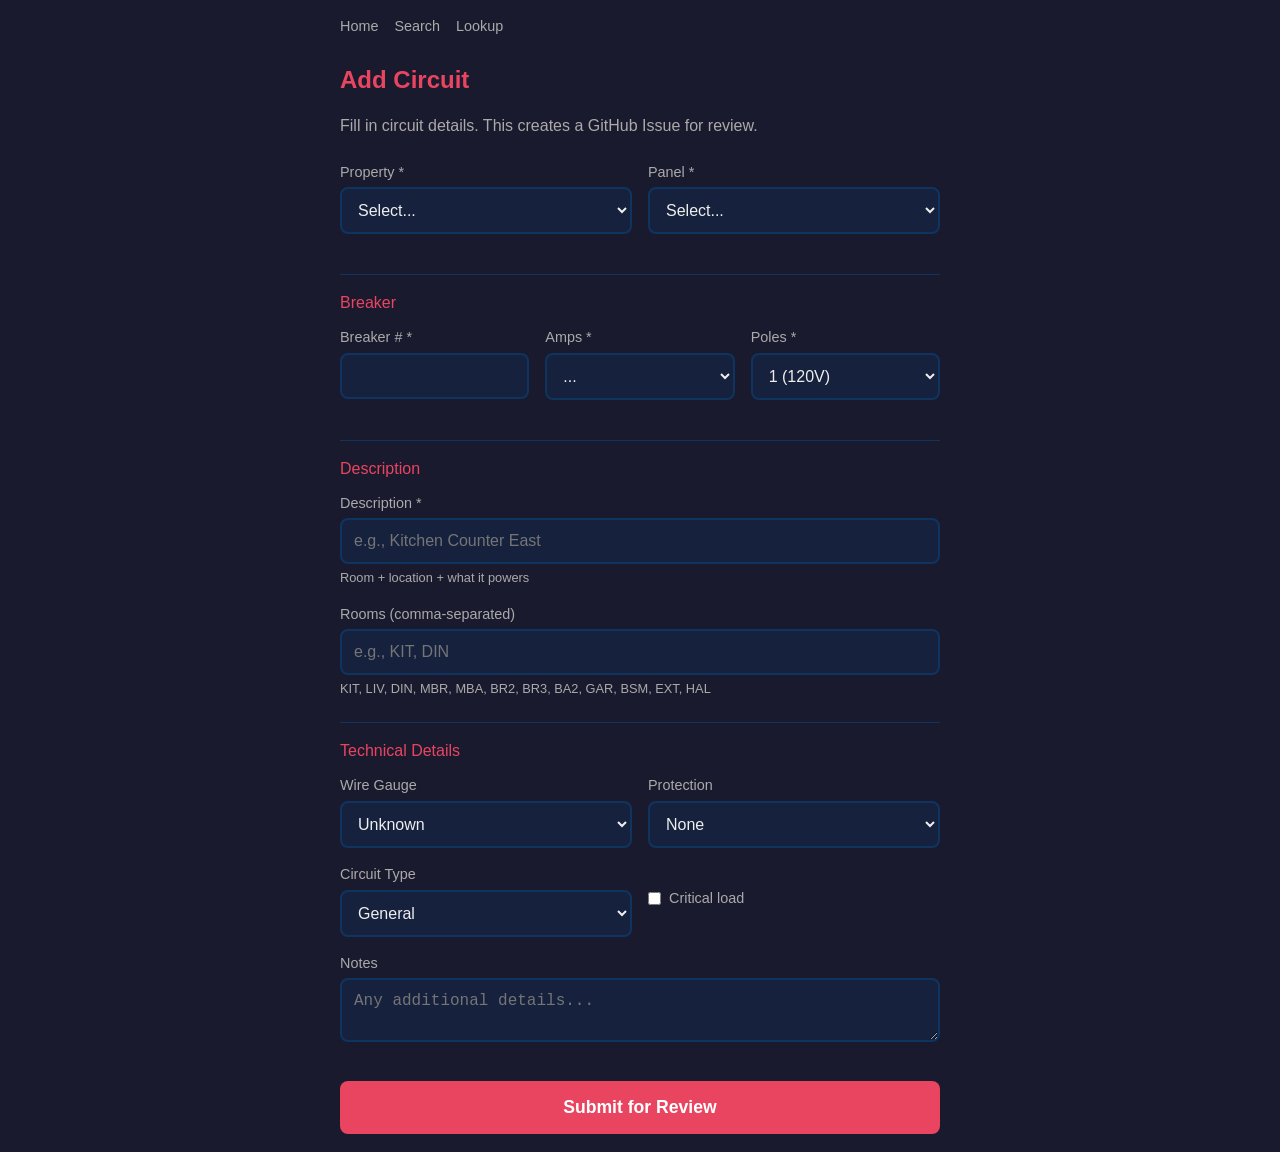
==== app/add.html @ a5eca499 "Add mobile data entry form and auto-processing workflow - app/add.html: Mobile-friendly circuit data" ====
<!DOCTYPE html>
<html lang="en">
<head>
  <meta charset="UTF-8">
  <meta name="viewport" content="width=device-width, initial-scale=1.0">
  <title>Add Circuit</title>
  <link rel="stylesheet" href="style.css">
  <style>
    .form-group {
      margin-bottom: 1rem;
    }

    label {
      display: block;
      margin-bottom: 0.25rem;
      font-size: 0.9rem;
      color: var(--text-muted);
    }

    input, select, textarea {
      width: 100%;
      padding: 0.75rem;
      font-size: 1rem;
      border: 2px solid var(--secondary);
      border-radius: 8px;
      background: var(--surface);
      color: var(--text);
    }

    input:focus, select:focus, textarea:focus {
      outline: none;
      border-color: var(--primary);
    }

    .row {
      display: grid;
      grid-template-columns: 1fr 1fr;
      gap: 1rem;
    }

    .row-3 {
      grid-template-columns: 1fr 1fr 1fr;
    }

    button {
      width: 100%;
      padding: 1rem;
      font-size: 1.1rem;
      font-weight: 600;
      background: var(--primary);
      color: white;
      border: none;
      border-radius: 8px;
      cursor: pointer;
      margin-top: 1rem;
    }

    button:hover {
      opacity: 0.9;
    }

    .helper {
      font-size: 0.8rem;
      color: var(--text-muted);
      margin-top: 0.25rem;
    }

    .preview {
      background: var(--surface);
      border-radius: 8px;
      padding: 1rem;
      margin-top: 1.5rem;
      font-family: 'SF Mono', Menlo, monospace;
      font-size: 0.85rem;
      white-space: pre-wrap;
      display: none;
    }

    .preview.show {
      display: block;
    }

    .checkbox-group {
      display: flex;
      align-items: center;
      gap: 0.5rem;
    }

    .checkbox-group input {
      width: auto;
    }

    .section-title {
      font-size: 1rem;
      color: var(--primary);
      margin: 1.5rem 0 0.75rem;
      padding-top: 1rem;
      border-top: 1px solid var(--secondary);
    }
  </style>
</head>
<body>
  <div class="container">
    <nav>
      <a href="index.html">Home</a>
      <a href="search.html">Search</a>
      <a href="lookup.html">Lookup</a>
    </nav>

    <h1>Add Circuit</h1>
    <p style="color: var(--text-muted); margin-bottom: 1.5rem;">
      Fill in circuit details. This creates a GitHub Issue for review.
    </p>

    <form id="circuit-form">
      <!-- Property & Panel -->
      <div class="row">
        <div class="form-group">
          <label for="property">Property *</label>
          <select id="property" required>
            <option value="">Select...</option>
            <option value="28">28</option>
            <option value="14">14</option>
            <option value="17">17</option>
          </select>
        </div>

        <div class="form-group">
          <label for="panel">Panel *</label>
          <select id="panel" required>
            <option value="">Select...</option>
            <option value="M">M - Main</option>
            <option value="S1">S1 - Sub-panel 1</option>
            <option value="S2">S2 - Sub-panel 2</option>
            <option value="G">G - Garage</option>
            <option value="E">E - Emergency</option>
          </select>
        </div>
      </div>

      <!-- Breaker Info -->
      <div class="section-title">Breaker</div>

      <div class="row row-3">
        <div class="form-group">
          <label for="breaker">Breaker # *</label>
          <input type="number" id="breaker" min="1" max="42" required>
        </div>

        <div class="form-group">
          <label for="amps">Amps *</label>
          <select id="amps" required>
            <option value="">...</option>
            <option value="15">15A</option>
            <option value="20">20A</option>
            <option value="30">30A</option>
            <option value="40">40A</option>
            <option value="50">50A</option>
            <option value="60">60A</option>
          </select>
        </div>

        <div class="form-group">
          <label for="poles">Poles *</label>
          <select id="poles" required>
            <option value="1">1 (120V)</option>
            <option value="2">2 (240V)</option>
          </select>
        </div>
      </div>

      <!-- Description -->
      <div class="section-title">Description</div>

      <div class="form-group">
        <label for="description">Description *</label>
        <input type="text" id="description" placeholder="e.g., Kitchen Counter East" required>
        <div class="helper">Room + location + what it powers</div>
      </div>

      <div class="form-group">
        <label for="rooms">Rooms (comma-separated)</label>
        <input type="text" id="rooms" placeholder="e.g., KIT, DIN">
        <div class="helper">KIT, LIV, DIN, MBR, MBA, BR2, BR3, BA2, GAR, BSM, EXT, HAL</div>
      </div>

      <!-- Technical -->
      <div class="section-title">Technical Details</div>

      <div class="row">
        <div class="form-group">
          <label for="wire">Wire Gauge</label>
          <select id="wire">
            <option value="">Unknown</option>
            <option value="14/2">14/2</option>
            <option value="12/2">12/2</option>
            <option value="12/3">12/3</option>
            <option value="10/2">10/2</option>
            <option value="10/3">10/3</option>
            <option value="8/3">8/3</option>
            <option value="6/3">6/3</option>
          </select>
        </div>

        <div class="form-group">
          <label for="protection">Protection</label>
          <select id="protection">
            <option value="None">None</option>
            <option value="GFCI-Breaker">GFCI Breaker</option>
            <option value="GFCI-Outlet">GFCI Outlet</option>
            <option value="AFCI">AFCI</option>
            <option value="Dual">Dual AFCI/GFCI</option>
          </select>
        </div>
      </div>

      <div class="row">
        <div class="form-group">
          <label for="type">Circuit Type</label>
          <select id="type">
            <option value="General">General</option>
            <option value="Dedicated">Dedicated</option>
            <option value="MWBC">MWBC</option>
            <option value="Spare">Spare</option>
          </select>
        </div>

        <div class="form-group" style="padding-top: 1.5rem;">
          <div class="checkbox-group">
            <input type="checkbox" id="critical">
            <label for="critical" style="margin: 0;">Critical load</label>
          </div>
        </div>
      </div>

      <!-- Notes -->
      <div class="form-group">
        <label for="notes">Notes</label>
        <textarea id="notes" rows="2" placeholder="Any additional details..."></textarea>
      </div>

      <button type="submit">Submit for Review</button>
    </form>

    <div class="preview" id="preview"></div>
  </div>

  <script>
    const REPO_OWNER = 'g-shudy';
    const REPO_NAME = 'electrical-docs';

    function getFormData() {
      const property = document.getElementById('property').value;
      const panel = document.getElementById('panel').value;
      const breaker = document.getElementById('breaker').value;

      return {
        id: `${property}-${panel}-${breaker}`,
        property,
        panel,
        breaker: parseInt(breaker),
        amps: parseInt(document.getElementById('amps').value),
        poles: parseInt(document.getElementById('poles').value),
        description: document.getElementById('description').value.trim(),
        rooms: document.getElementById('rooms').value.split(',').map(r => r.trim().toUpperCase()).filter(r => r),
        wire: document.getElementById('wire').value || null,
        protection: document.getElementById('protection').value,
        type: document.getElementById('type').value,
        critical: document.getElementById('critical').checked,
        notes: document.getElementById('notes').value.trim() || null
      };
    }

    function generateIssueBody(data) {
      return `## Circuit Data

\`\`\`json
${JSON.stringify(data, null, 2)}
\`\`\`

---
**Submitted via mobile form**
`;
    }

    document.getElementById('circuit-form').addEventListener('submit', (e) => {
      e.preventDefault();

      const data = getFormData();
      const title = `Circuit: ${data.id} - ${data.description}`;
      const body = generateIssueBody(data);

      // Create GitHub issue URL with pre-filled data
      const issueUrl = new URL(`https://github.com/${REPO_OWNER}/${REPO_NAME}/issues/new`);
      issueUrl.searchParams.set('title', title);
      issueUrl.searchParams.set('body', body);
      issueUrl.searchParams.set('labels', 'circuit-data');

      // Show preview
      const preview = document.getElementById('preview');
      preview.textContent = `Opening GitHub to create issue...\n\nCircuit ID: ${data.id}\n\nIf the page doesn't open, copy this URL:\n${issueUrl.toString().substring(0, 100)}...`;
      preview.classList.add('show');

      // Open GitHub issue page
      window.open(issueUrl.toString(), '_blank');
    });

    // Auto-generate circuit ID preview
    ['property', 'panel', 'breaker'].forEach(id => {
      document.getElementById(id).addEventListener('change', () => {
        const p = document.getElementById('property').value;
        const pnl = document.getElementById('panel').value;
        const b = document.getElementById('breaker').value;
        if (p && pnl && b) {
          document.querySelector('h1').textContent = `Add Circuit: ${p}-${pnl}-${b}`;
        }
      });
    });
  </script>
</body>
</html>
---- app/style.css ----
/* Mobile-first electrical documentation app */

:root {
  --bg: #1a1a2e;
  --surface: #16213e;
  --primary: #e94560;
  --secondary: #0f3460;
  --text: #eee;
  --text-muted: #aaa;
  --success: #4ade80;
  --warning: #fbbf24;
  --danger: #ef4444;
}

* {
  box-sizing: border-box;
  margin: 0;
  padding: 0;
}

body {
  font-family: -apple-system, BlinkMacSystemFont, 'Segoe UI', Roboto, sans-serif;
  background: var(--bg);
  color: var(--text);
  line-height: 1.5;
  min-height: 100vh;
  padding: 1rem;
}

.container {
  max-width: 600px;
  margin: 0 auto;
}

h1 {
  font-size: 1.5rem;
  margin-bottom: 1rem;
  color: var(--primary);
}

h2 {
  font-size: 1.2rem;
  margin: 1.5rem 0 0.75rem;
  color: var(--text);
}

/* Circuit Card */
.circuit-card {
  background: var(--surface);
  border-radius: 12px;
  padding: 1.25rem;
  margin-bottom: 1rem;
  border-left: 4px solid var(--primary);
}

.circuit-card.critical {
  border-left-color: var(--danger);
}

.circuit-card.gfci {
  border-left-color: var(--success);
}

.circuit-id {
  font-size: 1.5rem;
  font-weight: 700;
  font-family: 'SF Mono', Menlo, monospace;
  color: var(--primary);
  margin-bottom: 0.5rem;
}

.circuit-description {
  font-size: 1.1rem;
  margin-bottom: 0.75rem;
}

.circuit-meta {
  display: flex;
  flex-wrap: wrap;
  gap: 0.5rem;
  margin-bottom: 0.75rem;
}

.tag {
  display: inline-block;
  padding: 0.25rem 0.5rem;
  border-radius: 4px;
  font-size: 0.8rem;
  font-weight: 500;
  background: var(--secondary);
}

.tag.amps { background: #1e40af; }
.tag.wire { background: #065f46; }
.tag.protection { background: #7c2d12; }
.tag.critical { background: var(--danger); }
.tag.room { background: #4a044e; }

.circuit-notes {
  font-size: 0.9rem;
  color: var(--text-muted);
  font-style: italic;
  margin-top: 0.5rem;
  padding-top: 0.5rem;
  border-top: 1px solid var(--secondary);
}

/* Panel info */
.panel-info {
  background: var(--secondary);
  border-radius: 8px;
  padding: 0.75rem 1rem;
  margin-bottom: 1rem;
  font-size: 0.9rem;
}

.panel-info strong {
  color: var(--primary);
}

/* Property selector */
.property-grid {
  display: grid;
  grid-template-columns: repeat(auto-fit, minmax(150px, 1fr));
  gap: 1rem;
  margin-top: 1rem;
}

.property-card {
  background: var(--surface);
  border-radius: 12px;
  padding: 1.5rem;
  text-align: center;
  text-decoration: none;
  color: var(--text);
  transition: transform 0.2s, box-shadow 0.2s;
}

.property-card:hover {
  transform: translateY(-2px);
  box-shadow: 0 4px 12px rgba(233, 69, 96, 0.3);
}

.property-code {
  font-size: 2.5rem;
  font-weight: 700;
  color: var(--primary);
  font-family: 'SF Mono', Menlo, monospace;
}

.property-status {
  font-size: 0.85rem;
  color: var(--text-muted);
  margin-top: 0.5rem;
}

/* Search */
.search-box {
  width: 100%;
  padding: 0.75rem 1rem;
  font-size: 1rem;
  border: 2px solid var(--secondary);
  border-radius: 8px;
  background: var(--surface);
  color: var(--text);
  margin-bottom: 1rem;
}

.search-box:focus {
  outline: none;
  border-color: var(--primary);
}

/* Panel schedule table */
.panel-schedule {
  width: 100%;
  border-collapse: collapse;
  font-size: 0.85rem;
  margin-top: 1rem;
}

.panel-schedule th,
.panel-schedule td {
  padding: 0.5rem;
  text-align: left;
  border-bottom: 1px solid var(--secondary);
}

.panel-schedule th {
  background: var(--secondary);
  font-weight: 600;
}

.panel-schedule tr:hover {
  background: var(--secondary);
}

.panel-schedule .breaker-num {
  font-family: 'SF Mono', Menlo, monospace;
  font-weight: 600;
  color: var(--primary);
}

/* Navigation */
nav {
  display: flex;
  gap: 1rem;
  margin-bottom: 1.5rem;
  flex-wrap: wrap;
}

nav a {
  color: var(--text-muted);
  text-decoration: none;
  font-size: 0.9rem;
}

nav a:hover {
  color: var(--primary);
}

/* Error/loading states */
.error {
  background: rgba(239, 68, 68, 0.2);
  border: 1px solid var(--danger);
  border-radius: 8px;
  padding: 1rem;
  color: var(--danger);
}

.loading {
  text-align: center;
  padding: 2rem;
  color: var(--text-muted);
}

/* Responsive */
@media (max-width: 400px) {
  body {
    padding: 0.75rem;
  }

  .circuit-card {
    padding: 1rem;
  }

  .circuit-id {
    font-size: 1.25rem;
  }
}
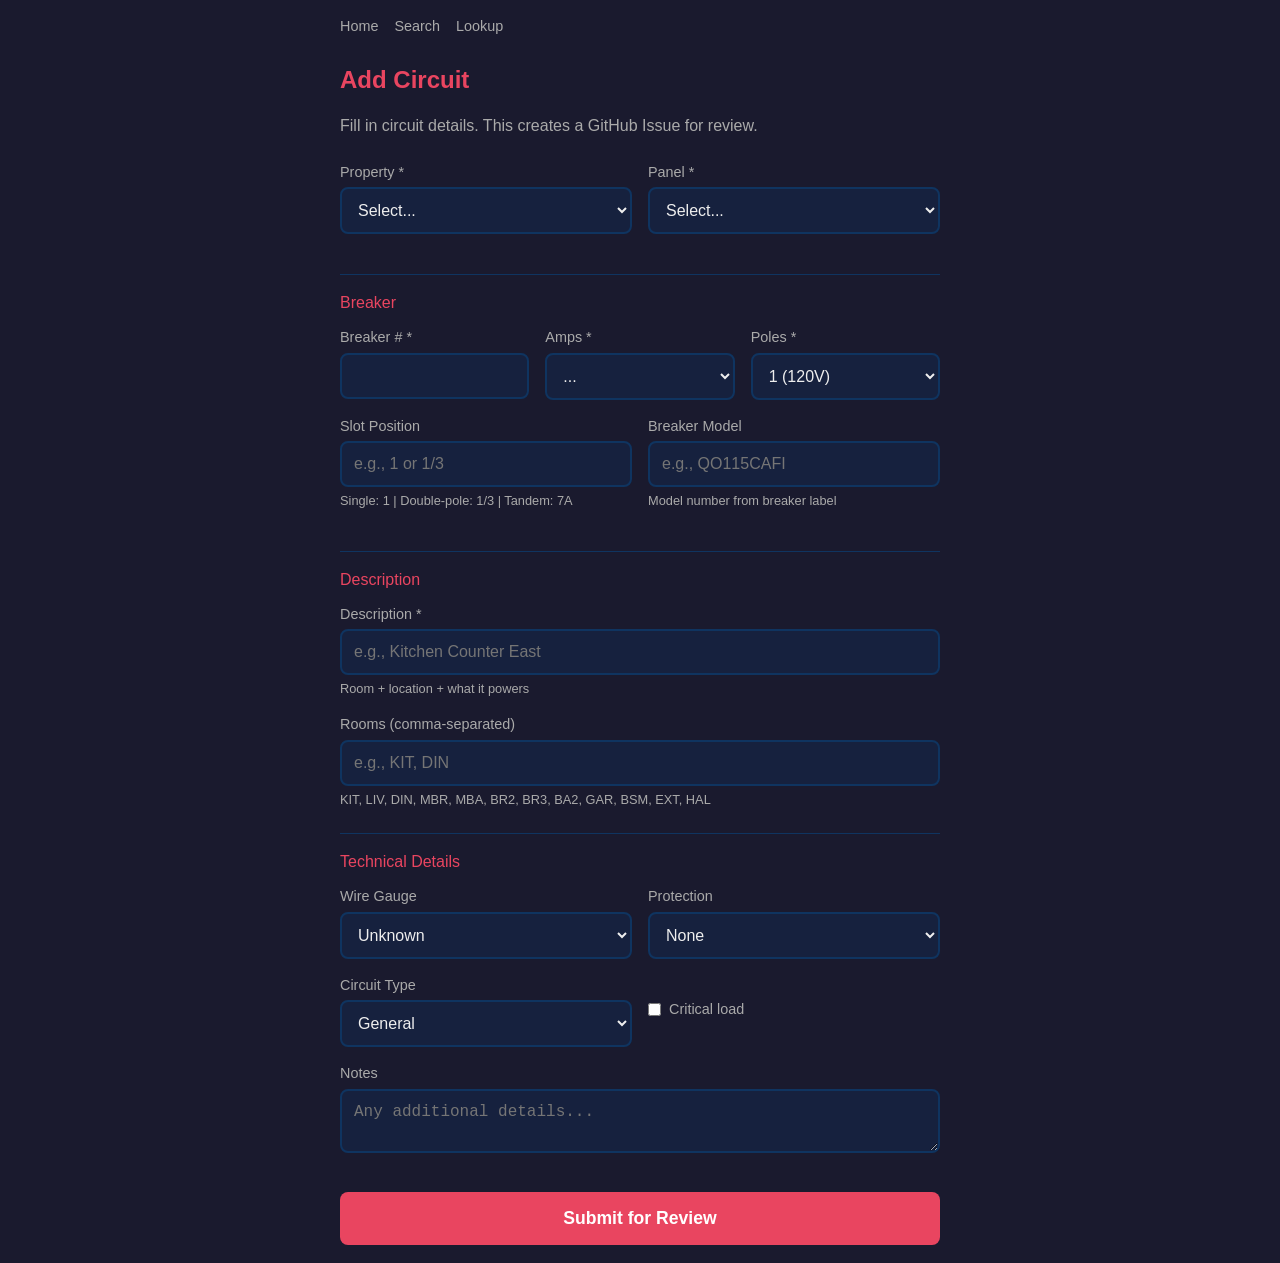
==== commit fb6de008: "Add Phase 2: Enhanced Hardware Tracking - Add panel hardware fields (manufacturer, model, series, bu" ====
--- a/app/add.html
+++ b/app/add.html
@@ -144,7 +144,7 @@
       <div class="row row-3">
         <div class="form-group">
           <label for="breaker">Breaker # *</label>
-          <input type="number" id="breaker" min="1" max="42" required>
+          <input type="number" id="breaker" min="1" max="42" required onchange="updateSlots()">
         </div>
 
         <div class="form-group">
@@ -162,10 +162,24 @@
 
         <div class="form-group">
           <label for="poles">Poles *</label>
-          <select id="poles" required>
+          <select id="poles" required onchange="updateSlots()">
             <option value="1">1 (120V)</option>
             <option value="2">2 (240V)</option>
           </select>
+        </div>
+      </div>
+
+      <div class="row">
+        <div class="form-group">
+          <label for="slots">Slot Position</label>
+          <input type="text" id="slots" placeholder="e.g., 1 or 1/3">
+          <div class="helper">Single: 1 | Double-pole: 1/3 | Tandem: 7A</div>
+        </div>
+
+        <div class="form-group">
+          <label for="breaker_model">Breaker Model</label>
+          <input type="text" id="breaker_model" placeholder="e.g., QO115CAFI">
+          <div class="helper">Model number from breaker label</div>
         </div>
       </div>
 
@@ -253,6 +267,8 @@
       const property = document.getElementById('property').value;
       const panel = document.getElementById('panel').value;
       const breaker = document.getElementById('breaker').value;
+      const poles = parseInt(document.getElementById('poles').value);
+      const slots = document.getElementById('slots').value.trim() || String(breaker);
 
       return {
         id: `${property}-${panel}-${breaker}`,
@@ -260,7 +276,9 @@
         panel,
         breaker: parseInt(breaker),
         amps: parseInt(document.getElementById('amps').value),
-        poles: parseInt(document.getElementById('poles').value),
+        poles: poles,
+        slots: slots,
+        breaker_model: document.getElementById('breaker_model').value.trim() || null,
         description: document.getElementById('description').value.trim(),
         rooms: document.getElementById('rooms').value.split(',').map(r => r.trim().toUpperCase()).filter(r => r),
         wire: document.getElementById('wire').value || null,
@@ -269,6 +287,24 @@
         critical: document.getElementById('critical').checked,
         notes: document.getElementById('notes').value.trim() || null
       };
+    }
+
+    function updateSlots() {
+      const breaker = document.getElementById('breaker').value;
+      const poles = document.getElementById('poles').value;
+      const slotsInput = document.getElementById('slots');
+
+      if (breaker && poles === '2') {
+        // Auto-suggest double-pole slot format
+        const b = parseInt(breaker);
+        if (b % 2 === 1) {
+          slotsInput.placeholder = `e.g., ${b}/${b+2}`;
+        } else {
+          slotsInput.placeholder = `e.g., ${b-2}/${b}`;
+        }
+      } else {
+        slotsInput.placeholder = 'e.g., 1 or 1/3';
+      }
     }
 
     function generateIssueBody(data) {
--- a/app/style.css
+++ b/app/style.css
@@ -96,6 +96,13 @@
 .tag.critical { background: var(--danger); }
 .tag.room { background: #4a044e; }
 
+.circuit-breaker-model {
+  font-size: 0.85rem;
+  color: var(--text-muted);
+  font-family: 'SF Mono', Menlo, monospace;
+  margin-top: 0.5rem;
+}
+
 .circuit-notes {
   font-size: 0.9rem;
   color: var(--text-muted);
@@ -103,6 +110,11 @@
   margin-top: 0.5rem;
   padding-top: 0.5rem;
   border-top: 1px solid var(--secondary);
+}
+
+.tag.slot {
+  background: #374151;
+  font-family: 'SF Mono', Menlo, monospace;
 }
 
 /* Panel info */
